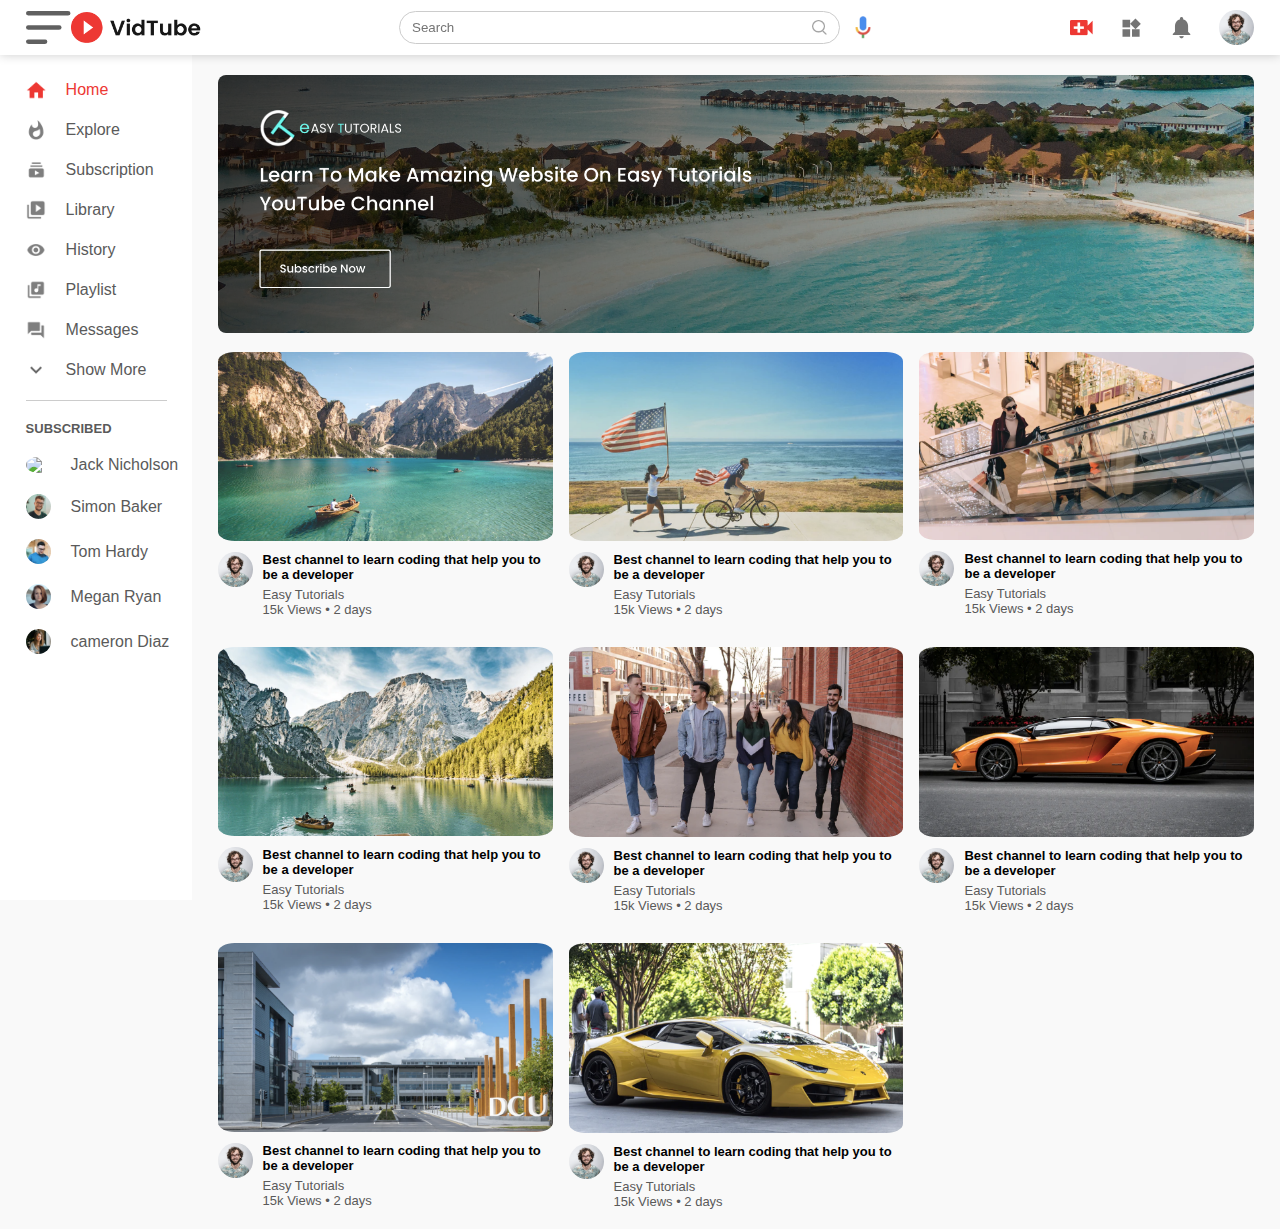
==== index.html @ fcae2a1f "Add files via upload" ====
<!DOCTYPE html>
<html lang="en">
<head>
    <meta charset="UTF-8">
    <meta http-equiv="X-UA-Compatible" content="IE=edge">
    <meta name="viewport" content="width=device-width, initial-scale=1.0">
    <title>video Sharing Website || youtube clone</title>
    <link rel="stylesheet" href="style.css">
</head>
<body>
    
    <nav class="flex-div">
        <div class="nav-left flex-div">
            <img src="images/menu.png" class="menu-icon">
            <img src="images/logo.png" class="logo">
        </div>
        <div class="nav-middle flex-div">
            <div class="search-box flex-div">
                <input type="text" placeholder="Search">
                <img src="images/search.png">
            </div>
            <img src="images/voice-search.png" class="mic-iocn">
        </div>
        <div class="nav-right flex-div">
            <img src="images/upload.png">
            <img src="images/more.png">
            <img src="images/notification.png">
            <img src="images/Jack.png" class="user-icon">
        </div>
    </nav>
<!-- --------sidebar---------- -->
    <div class="sidebar">
        <div class="shortcut-links">
            <a href=""><img src="images/home.png"><p>Home</p></a>
            <a href=""><img src="images/explore.png"><p>Explore</p></a>
            <a href=""><img src="images/subscriprion.png"><p>Subscription</p></a>
            <a href=""><img src="images/library.png"><p>Library</p></a>
            <a href=""><img src="images/history.png"><p>History</p></a>
            <a href=""><img src="images/playlist.png"><p>Playlist</p></a>
            <a href=""><img src="images/messages.png"><p>Messages</p></a>
            <a href=""><img src="images/show-more.png"><p>Show More</p></a>
            <hr>
        </div>
        <div class="subscribed-list">
            <h3>SUBSCRIBED</h3>
            <a href=""><img src="images/jack.png"><p>Jack Nicholson</p></a>
            <a href=""><img src="images/simon.png"><p>Simon Baker</p></a>
            <a href=""><img src="images/tom.png"><p>Tom Hardy</p></a>
            <a href=""><img src="images/megan.png"><p>Megan Ryan</p></a>
            <a href=""><img src="images/cameron.png"><p>cameron Diaz</p></a>
        </div>
    </div>

    <!-- main -->
    <div class="container">
        <div class="banner">
            <img src="images/banner.png">
        </div>
        <div class="list-container">
            <div class="vid-list">
                <a href=""><img src="images/thumbnail1.png" class="thumbnail"></a>
                <div class="flex-div">
                    <img src="images/Jack.png">
                    <div class="vid-info">
                        <a href="">Best channel to learn coding that help you to be a developer</a>
                        <p>Easy Tutorials</p>
                        <p>15k Views &bull; 2 days</p>
                    </div>
                </div>
            </div>
            <div class="vid-list">
                <a href=""><img src="images/thumbnail2.png" class="thumbnail"></a>
                <div class="flex-div">
                    <img src="images/Jack.png">
                    <div class="vid-info">
                        <a href="">Best channel to learn coding that help you to be a developer</a>
                        <p>Easy Tutorials</p>
                        <p>15k Views &bull; 2 days</p>
                    </div>
                </div>
            </div>
            <div class="vid-list">
                <a href=""><img src="images/thumbnail3.png" class="thumbnail"></a>
                <div class="flex-div">
                    <img src="images/Jack.png">
                    <div class="vid-info">
                        <a href="">Best channel to learn coding that help you to be a developer</a>
                        <p>Easy Tutorials</p>
                        <p>15k Views &bull; 2 days</p>
                    </div>
                </div>
            </div>
            <div class="vid-list">
                <a href=""><img src="images/thumbnail4.png" class="thumbnail"></a>
                <div class="flex-div">
                    <img src="images/Jack.png">
                    <div class="vid-info">
                        <a href="">Best channel to learn coding that help you to be a developer</a>
                        <p>Easy Tutorials</p>
                        <p>15k Views &bull; 2 days</p>
                    </div>
                </div>
            </div>
            <div class="vid-list">
                <a href=""><img src="images/thumbnail5.png" class="thumbnail"></a>
                <div class="flex-div">
                    <img src="images/Jack.png">
                    <div class="vid-info">
                        <a href="">Best channel to learn coding that help you to be a developer</a>
                        <p>Easy Tutorials</p>
                        <p>15k Views &bull; 2 days</p>
                    </div>
                </div>
            </div>
            <div class="vid-list">
                <a href=""><img src="images/thumbnail6.png" class="thumbnail"></a>
                <div class="flex-div">
                    <img src="images/Jack.png">
                    <div class="vid-info">
                        <a href="">Best channel to learn coding that help you to be a developer</a>
                        <p>Easy Tutorials</p>
                        <p>15k Views &bull; 2 days</p>
                    </div>
                </div>
            </div>
            <div class="vid-list">
                <a href=""><img src="images/thumbnail7.png" class="thumbnail"></a>
                <div class="flex-div">
                    <img src="images/Jack.png">
                    <div class="vid-info">
                        <a href="">Best channel to learn coding that help you to be a developer</a>
                        <p>Easy Tutorials</p>
                        <p>15k Views &bull; 2 days</p>
                    </div>
                </div>
            </div>
            <div class="vid-list">
                <a href=""><img src="images/thumbnail8.png" class="thumbnail"></a>
                <div class="flex-div">
                    <img src="images/Jack.png">
                    <div class="vid-info">
                        <a href="">Best channel to learn coding that help you to be a developer</a>
                        <p>Easy Tutorials</p>
                        <p>15k Views &bull; 2 days</p>
                    </div>
                </div>
            </div>
        </div>
    </div>
    <!-- main -->


    <script src="script.js"></script>
</body>
</html>
---- style.css ----
*{
    margin: 0;
    padding: 0;
    font-family: 'poppins', sans-serif;
    box-sizing: border-box;
}
a{
    text-decoration: none;
    color: #5a5a5a;
}
img{
    cursor: pointer;
}
.flex-div{
    display: flex;
    align-items: center;
}
nav{
    padding: 10px 2%;
    justify-content: space-between;
    box-shadow: 0 0 10px rgba(0,0,0,0.2);
    background: #fff;
    position: sticky;
    top: 0;
    z-index: 10;
}
.nav-right img{
    width: 25px;
    margin-right: 25px;
}
.nav-right .user-icon{
    width: 35px;
    border-radius: 50%;
    margin-right: 0;
}
.nav-left .user-icon{
    width: 22px;
    margin-right: 25px;
}
.nav-left .logo{
    width: 130px;
}
.nav-middle .mic-iocn{
    width: 16px;
}
.nav-middle .search-box{
    border: 1px solid #ccc;
    margin-right: 15px;
    padding: 8px 12px;
    border-radius: 25px;
}
.nav-middle .search-box input{
    width: 400px;
    border: 0;
    outline: 0;
    background: transparent;
}
.nav-middle .search-box img{
    width: 15px;
}

/* ------------sidebar------------------- */

.sidebar{
    background: #fff;
    width: 15%;
    height: 100vh;
    position: fixed;
    top: 0;
    padding-left: 2%;
    padding-top: 80px;
}
.shortcut-links a img{
    width: 20px;
    margin-right: 20px;
}
.shortcut-links a{
    display: flex;
    align-items: center;
    margin-bottom: 20px;
    width: fit-content;
    flex-wrap: wrap;
}
.shortcut-links a:first-child{
    color: #ed3833;
}
.sidebar hr{
    border: 0;
    height: 1px;
    background: #ccc;
    width: 85%;
}
.subscribed-list h3{
    font-size: 13px;
    margin: 20px 0;
    color:#5a5a5a;
}
.subscribed-list a{
    display: flex;
    align-items: center;
    margin-bottom: 20px;
    width: fit-content;
    flex-wrap: wrap;
}
.subscribed-list a img{
    width: 25px;
    border-radius: 50%;
    margin-right: 20px;
}
.small-sidebar{
    width: 5%;
}
.small-sidebar a p {
    display: none;
}
.small-sidebar h3{
    display: none;
}
.small-sidebar hr{
    width: 50%;
    margin-bottom: 25px;
}

/* ---------main---------- */
.container{
    background: #f9f9f9;
    padding-left: 17%;
    padding-right: 2%;
    padding-top: 20px;
    padding-bottom: 20px;
}
.large-container{
    padding-left: 7%;
}
.banner{
    width: 100%;
}
.banner img{
    width: 100%;
    border-radius: 8px;
}
.list-container{
    display: grid;
    grid-template-columns: repeat(auto-fit, minmax(250px, 1fr));
    grid-column-gap: 16px;
    grid-row-gap: 30px;
    margin-top: 15px;
}
.vid-list .thumbnail{
    width: 100%;
    border-radius: 5%;
}
.vid-list .flex-div{
    align-items: flex-start;
    margin-top: 7px;
}
.vid-list .flex-div img{
    width: 35px;
    margin-right: 10px;
    border-radius: 50%;
}
.vid-info{
    color:#5a5a5a;
    font-size: 13px;
}
.vid-info a{
    color:#000;
    font-weight: 600;
    display: block;
    margin-bottom: 5px;
}
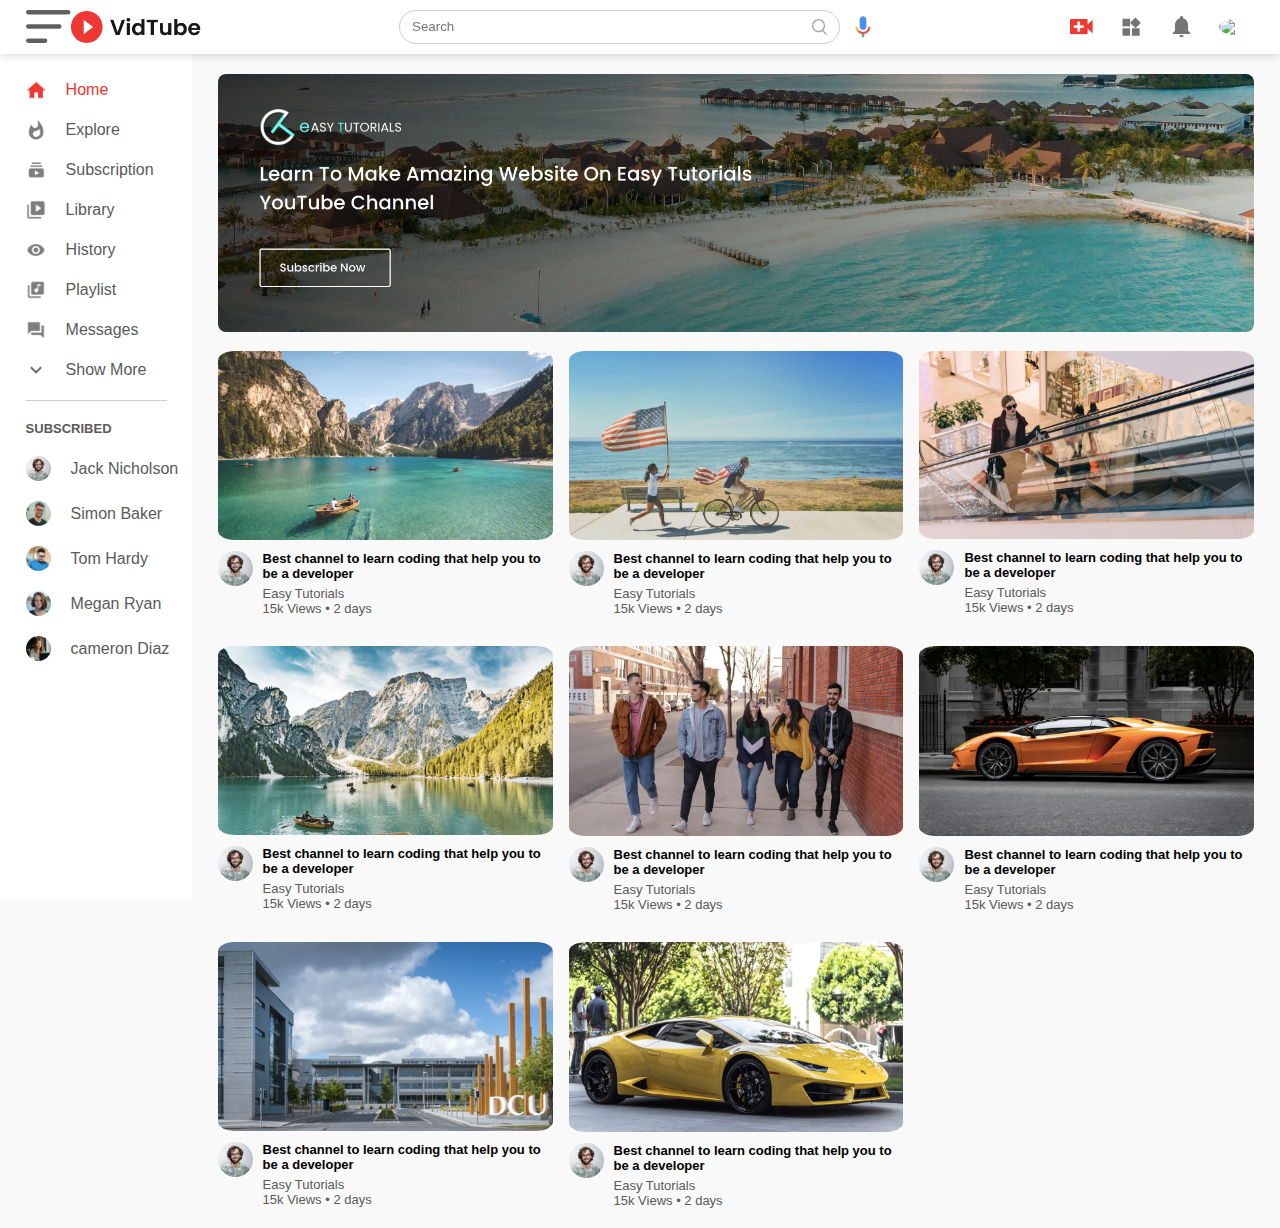
==== commit a2ae34b9: "Add files via upload" ====
--- a/index.html
+++ b/index.html
@@ -58,9 +58,9 @@
         </div>
         <div class="list-container">
             <div class="vid-list">
-                <a href=""><img src="images/thumbnail1.png" class="thumbnail"></a>
+                <a href="play-video.html"><img src="images/thumbnail1.png" class="thumbnail"></a>
                 <div class="flex-div">
-                    <img src="images/Jack.png">
+                    <img src="images/jack.png">
                     <div class="vid-info">
                         <a href="">Best channel to learn coding that help you to be a developer</a>
                         <p>Easy Tutorials</p>
@@ -71,7 +71,7 @@
             <div class="vid-list">
                 <a href=""><img src="images/thumbnail2.png" class="thumbnail"></a>
                 <div class="flex-div">
-                    <img src="images/Jack.png">
+                    <img src="images/jack.png">
                     <div class="vid-info">
                         <a href="">Best channel to learn coding that help you to be a developer</a>
                         <p>Easy Tutorials</p>
@@ -82,7 +82,7 @@
             <div class="vid-list">
                 <a href=""><img src="images/thumbnail3.png" class="thumbnail"></a>
                 <div class="flex-div">
-                    <img src="images/Jack.png">
+                    <img src="images/jack.png">
                     <div class="vid-info">
                         <a href="">Best channel to learn coding that help you to be a developer</a>
                         <p>Easy Tutorials</p>
@@ -93,7 +93,7 @@
             <div class="vid-list">
                 <a href=""><img src="images/thumbnail4.png" class="thumbnail"></a>
                 <div class="flex-div">
-                    <img src="images/Jack.png">
+                    <img src="images/jack.png">
                     <div class="vid-info">
                         <a href="">Best channel to learn coding that help you to be a developer</a>
                         <p>Easy Tutorials</p>
@@ -104,7 +104,7 @@
             <div class="vid-list">
                 <a href=""><img src="images/thumbnail5.png" class="thumbnail"></a>
                 <div class="flex-div">
-                    <img src="images/Jack.png">
+                    <img src="images/jack.png">
                     <div class="vid-info">
                         <a href="">Best channel to learn coding that help you to be a developer</a>
                         <p>Easy Tutorials</p>
@@ -115,7 +115,7 @@
             <div class="vid-list">
                 <a href=""><img src="images/thumbnail6.png" class="thumbnail"></a>
                 <div class="flex-div">
-                    <img src="images/Jack.png">
+                    <img src="images/jack.png">
                     <div class="vid-info">
                         <a href="">Best channel to learn coding that help you to be a developer</a>
                         <p>Easy Tutorials</p>
@@ -126,7 +126,7 @@
             <div class="vid-list">
                 <a href=""><img src="images/thumbnail7.png" class="thumbnail"></a>
                 <div class="flex-div">
-                    <img src="images/Jack.png">
+                    <img src="images/jack.png">
                     <div class="vid-info">
                         <a href="">Best channel to learn coding that help you to be a developer</a>
                         <p>Easy Tutorials</p>
@@ -137,7 +137,7 @@
             <div class="vid-list">
                 <a href=""><img src="images/thumbnail8.png" class="thumbnail"></a>
                 <div class="flex-div">
-                    <img src="images/Jack.png">
+                    <img src="images/jack.png">
                     <div class="vid-info">
                         <a href="">Best channel to learn coding that help you to be a developer</a>
                         <p>Easy Tutorials</p>
--- a/style.css
+++ b/style.css
@@ -120,8 +120,8 @@
     width: 50%;
     margin-bottom: 25px;
 }
-
 /* ---------main---------- */
+
 .container{
     background: #f9f9f9;
     padding-left: 17%;
@@ -132,6 +132,8 @@
 .large-container{
     padding-left: 7%;
 }
+
+
 .banner{
     width: 100%;
 }
@@ -168,4 +170,223 @@
     font-weight: 600;
     display: block;
     margin-bottom: 5px;
+}
+
+
+@media (max-width: 900px){
+    .menu-icon{
+        display: none;
+    }
+    .sidebar{
+        display: none;
+    }
+    .container .large-container{
+        padding-left: 5%;
+        padding-right: 5%;
+    }
+    .nav-right img{
+        display: none;
+    }
+    .nav-right .user-icon{
+        display: block;
+        width: 30px;
+    }
+    .nav-middle .mic-icon{
+        display: none;
+    }
+    .nav-middle .search-box input{
+        width: 100px;
+    }
+    .logo{
+        width: 90px;
+    }
+
+}
+
+/* ------play video page---- */
+.play-container{
+    padding-left: 2%;
+}
+.row{
+    display: flex;
+    justify-content: space-between;
+    flex-wrap: wrap;
+}
+.play-video{
+    flex-basis: 69%;
+}
+.right-sidebar{
+    flex-basis: 30%;
+}
+.play-video video{
+    width: 100%;
+}
+
+.side-video-list{
+    display: flex;
+    justify-content: space-between;
+    margin-bottom: 8px;
+}
+.side-video-list img{
+    width: 100%;
+}
+.side-video-list .small-thumbnail{
+    flex-basis: 49%;
+}
+.side-video-list .vid-info{
+    flex-basis: 49%;
+}
+.play-video .tags a{
+    color:#0000ff;
+    font-size: 13px;
+}
+.play-video h3{
+    font-weight: 600;
+    font-size: 22px;
+}
+.play-video .play-video-info{
+    display: flex;
+    align-items: center;
+    justify-content: space-between;
+    flex-wrap: wrap;
+    margin-top: 10px;
+    font-size:14px;
+    color:#5a5a5a;
+}
+.play-video .play-video-info a img{
+    width: 20px;
+    margin-right: 8px;
+}
+.play-video .play-video-info a{
+    display: inline-flex;
+    align-items: center;
+    margin-left: 15px;
+}
+.play-video hr{
+    border: 0;
+    height: 1px;
+    background: #ccc;
+    margin: 10px 0;
+}
+.plublisher{
+    display: flex;
+    align-items: center;
+    margin-top: 20px;
+}
+.plublisher div{
+    flex:1;
+    line-height: 18px;
+}
+.plublisher img{
+    width: 40px;
+    border-radius: 50%;
+    margin-right: 15px;
+}
+.plublisher div p{
+    color: #000;
+    font-weight: 600;
+    font-size: 18px;
+}
+.plublisher div span{
+    font-size: 13px;
+    color: #5a5a5a;
+}
+.plublisher button{
+    background: red;
+    color:#fff;
+    padding: 8px 30px;
+    border: 0;
+    outline: 0;
+    border-radius: 4px;
+    cursor: pointer;
+}
+.vid-description p{
+    padding-left: 55px;
+    margin: 15px 0;
+}
+.vid-description p{
+    font-size: 14px;
+    margin-bottom: 5px;
+    color:#5a5a5a;
+}
+.vid-description h4{
+    font-size: 14px;
+    color:#5a5a5a;
+    margin-top: 15px;
+}
+.add-comment{
+    display: flex;
+    align-items: center;
+    margin: 30px 0;
+}
+.add-comment img{
+    width: 35px;
+    border-radius: 50%;
+    margin-right: 15px;
+}
+.add-comment input{
+    border: 0;
+    outline: 0;
+    border-bottom: 1px solid #ccc;
+    width: 100%;
+    padding-top: 10px;
+    background: transparent;
+}
+.old-comment{
+    display: flex;
+    align-items: center;
+    margin: 20px 0;
+}
+.old-comment img{
+    width: 35px;
+    border-radius: 50%;
+    margin-right: 15px;
+}
+.old-comment h3{
+    font-size: 14px;
+    margin-bottom: 2px;
+}
+.old-comment h3 span{
+    font-size: 12px;
+    color: #5a5a5a;
+    font-weight: 500;
+    margin-left: 8px;
+}
+.old-comment .acomment-action{
+    display: flex;
+    align-items: center;
+    margin: 8px 0;
+    font-size: 14px;
+}
+.old-comment .acomment-action img{
+    border-radius: 0;
+    width: 20px;
+    margin-right: 5px;
+}
+.old-comment .acomment-action span{
+    margin-right: 20px;
+    color: #5a5a5a;
+}
+.old-comment .acomment-action a{
+    color:#0000ff;
+}
+
+@media (max-width:900px){
+    .play-video{
+        flex-basis: 100%;
+    }
+    .right-sidebar{
+        flex-basis: 100%;
+    }
+    .play-container{
+        padding-left: 5%;
+    }
+    .vid-description{
+        padding-left: 0;
+    }
+    .play-video .play-video-info a{
+        margin-left: 0;
+        margin-right: 15px;
+        margin-top: 15px;
+    }
 }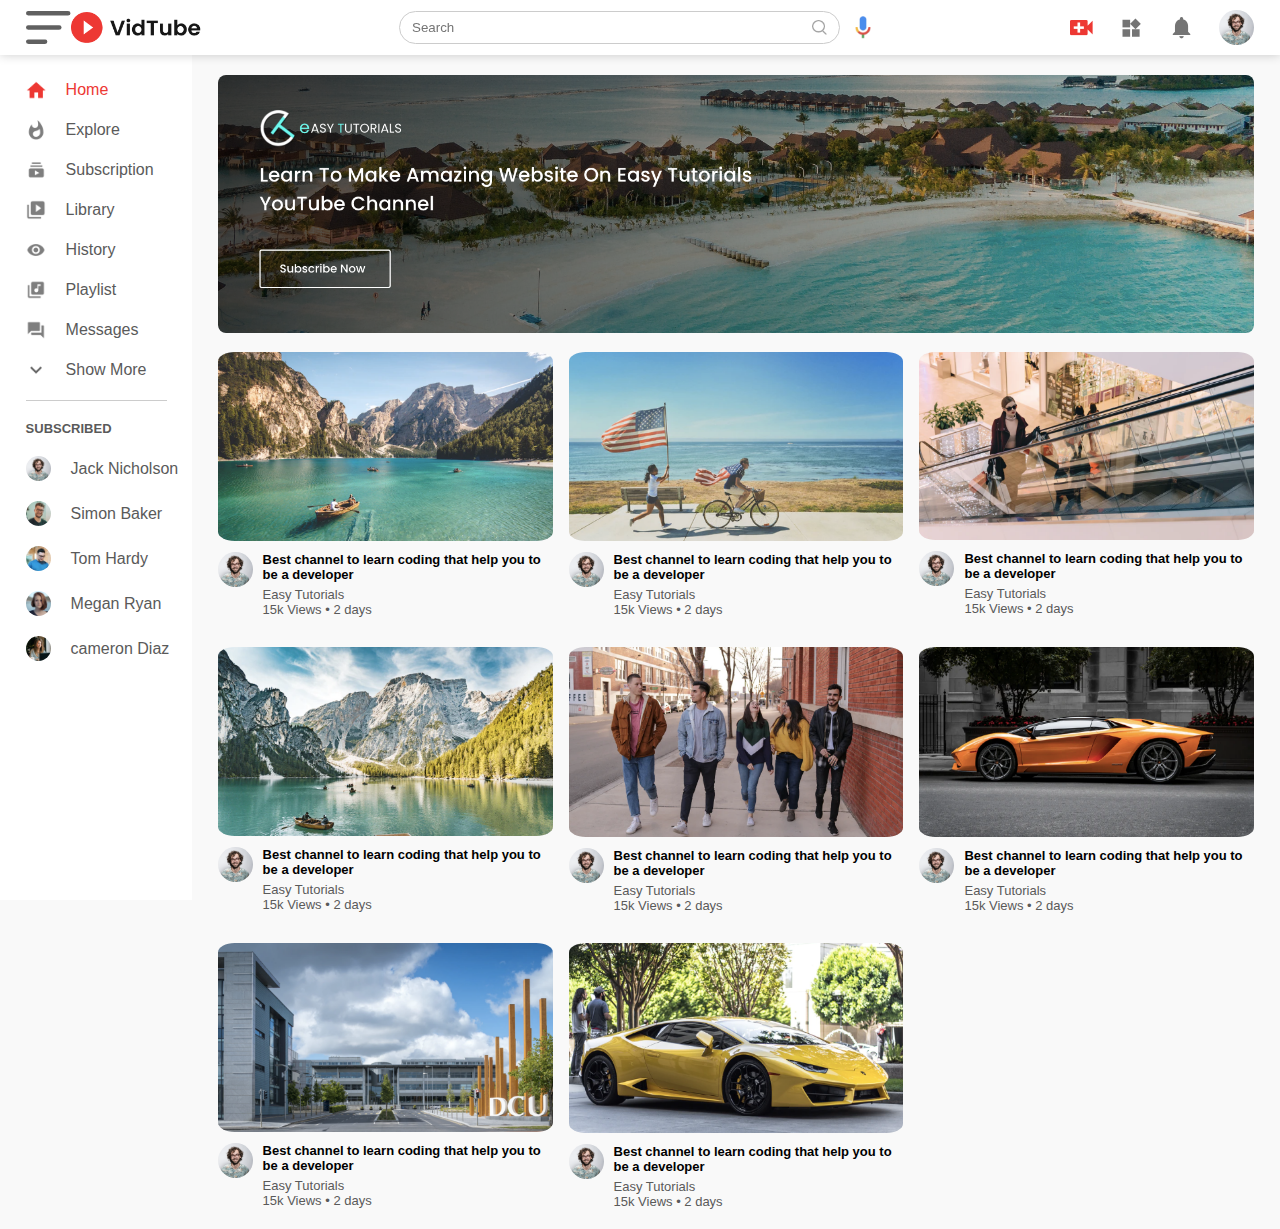
==== commit c40ae680: "Update index.html" ====
--- a/index.html
+++ b/index.html
@@ -25,7 +25,7 @@
             <img src="images/upload.png">
             <img src="images/more.png">
             <img src="images/notification.png">
-            <img src="images/Jack.png" class="user-icon">
+            <img src="images/jack.png" class="user-icon">
         </div>
     </nav>
 <!-- --------sidebar---------- -->
@@ -152,4 +152,4 @@
 
     <script src="script.js"></script>
 </body>
-</html>+</html>
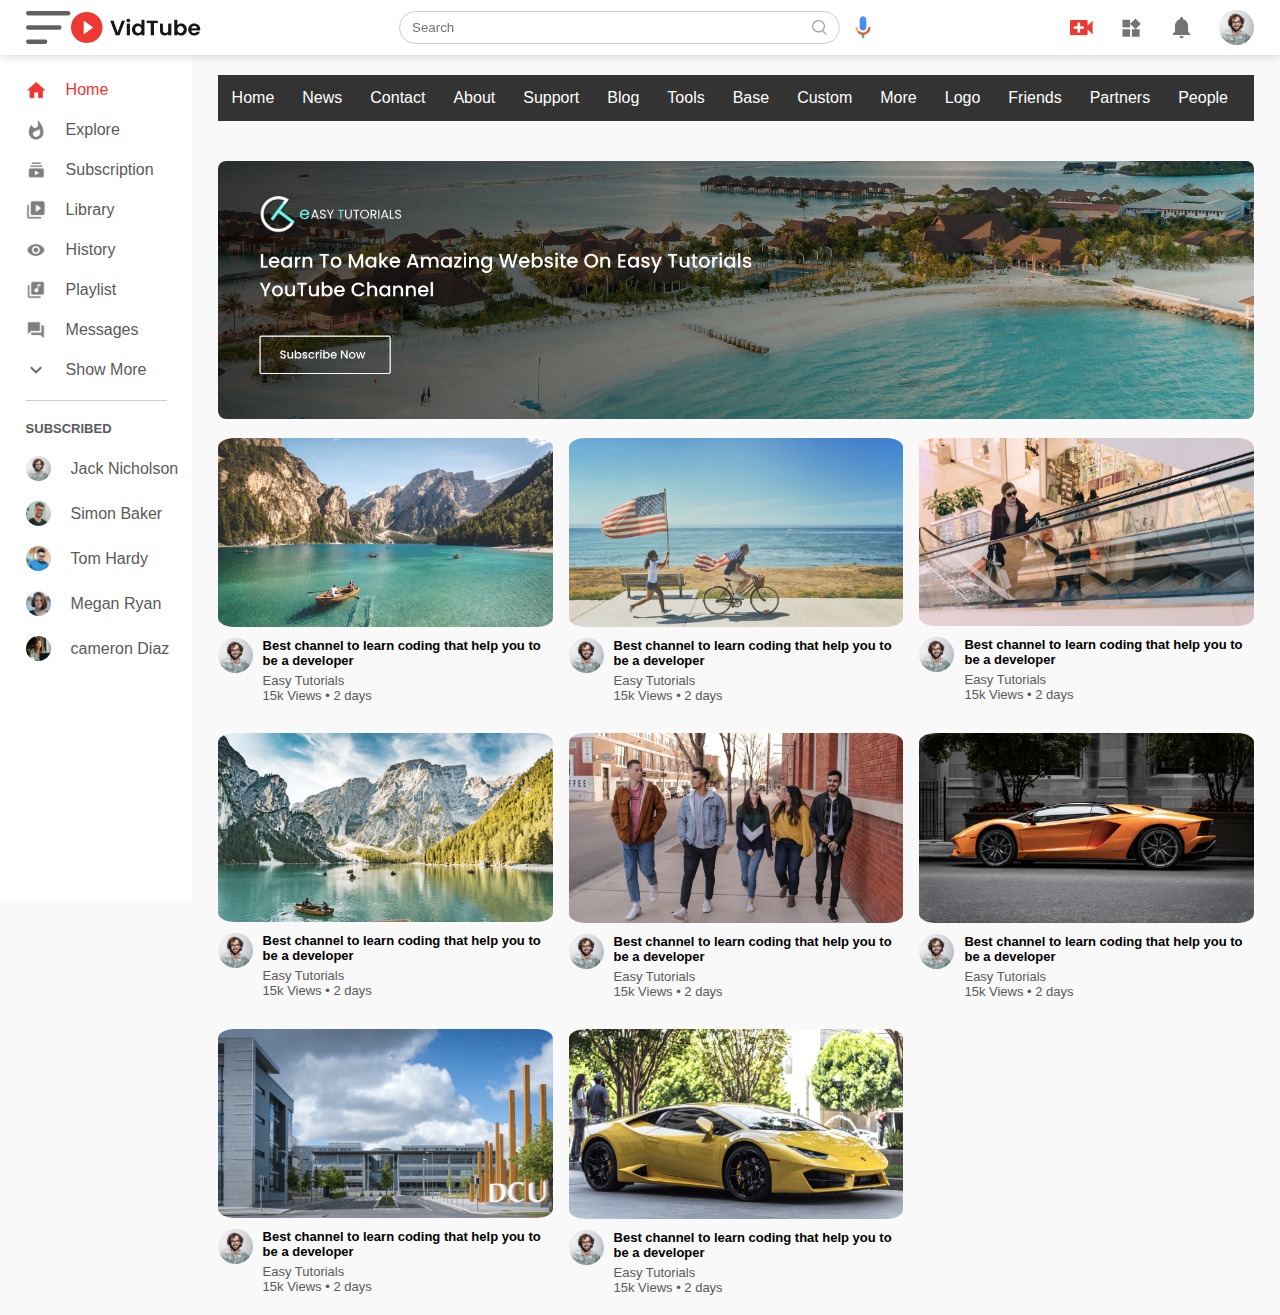
==== commit 12a43665: "Update index.html" ====
--- a/index.html
+++ b/index.html
@@ -28,6 +28,47 @@
             <img src="images/jack.png" class="user-icon">
         </div>
     </nav>
+    
+    <!-- horizontal menu -->
+    <div class="container">
+        <div class="scrollmenu flex-div">
+            <a href="#home">Home</a>
+            <a href="#news">News</a>
+            <a href="#contact">Contact</a>
+            <a href="#about">About</a>
+            <a href="#support">Support</a>
+            <a href="#blog">Blog</a>
+            <a href="#tools">Tools</a>  
+            <a href="#base">Base</a>
+            <a href="#custom">Custom</a>
+            <a href="#more">More</a>
+            <a href="#logo">Logo</a>
+            <a href="#friends">Friends</a>
+            <a href="#partners">Partners</a>
+            <a href="#people">People</a>
+            <a href="#work">Work</a>
+        </div>
+    </div>
+    <style>
+        div.scrollmenu {
+          background-color: #333;
+          overflow: auto;
+          white-space: nowrap;
+        }
+        
+        div.scrollmenu a {
+          display: inline-block;
+          color: white;
+          text-align: center;
+          padding: 14px;
+          text-decoration: none;
+        }
+        
+        div.scrollmenu a:hover {
+          background-color: #777;
+        }
+    </style>
+    <!-- horizontal menu -->
 <!-- --------sidebar---------- -->
     <div class="sidebar">
         <div class="shortcut-links">
